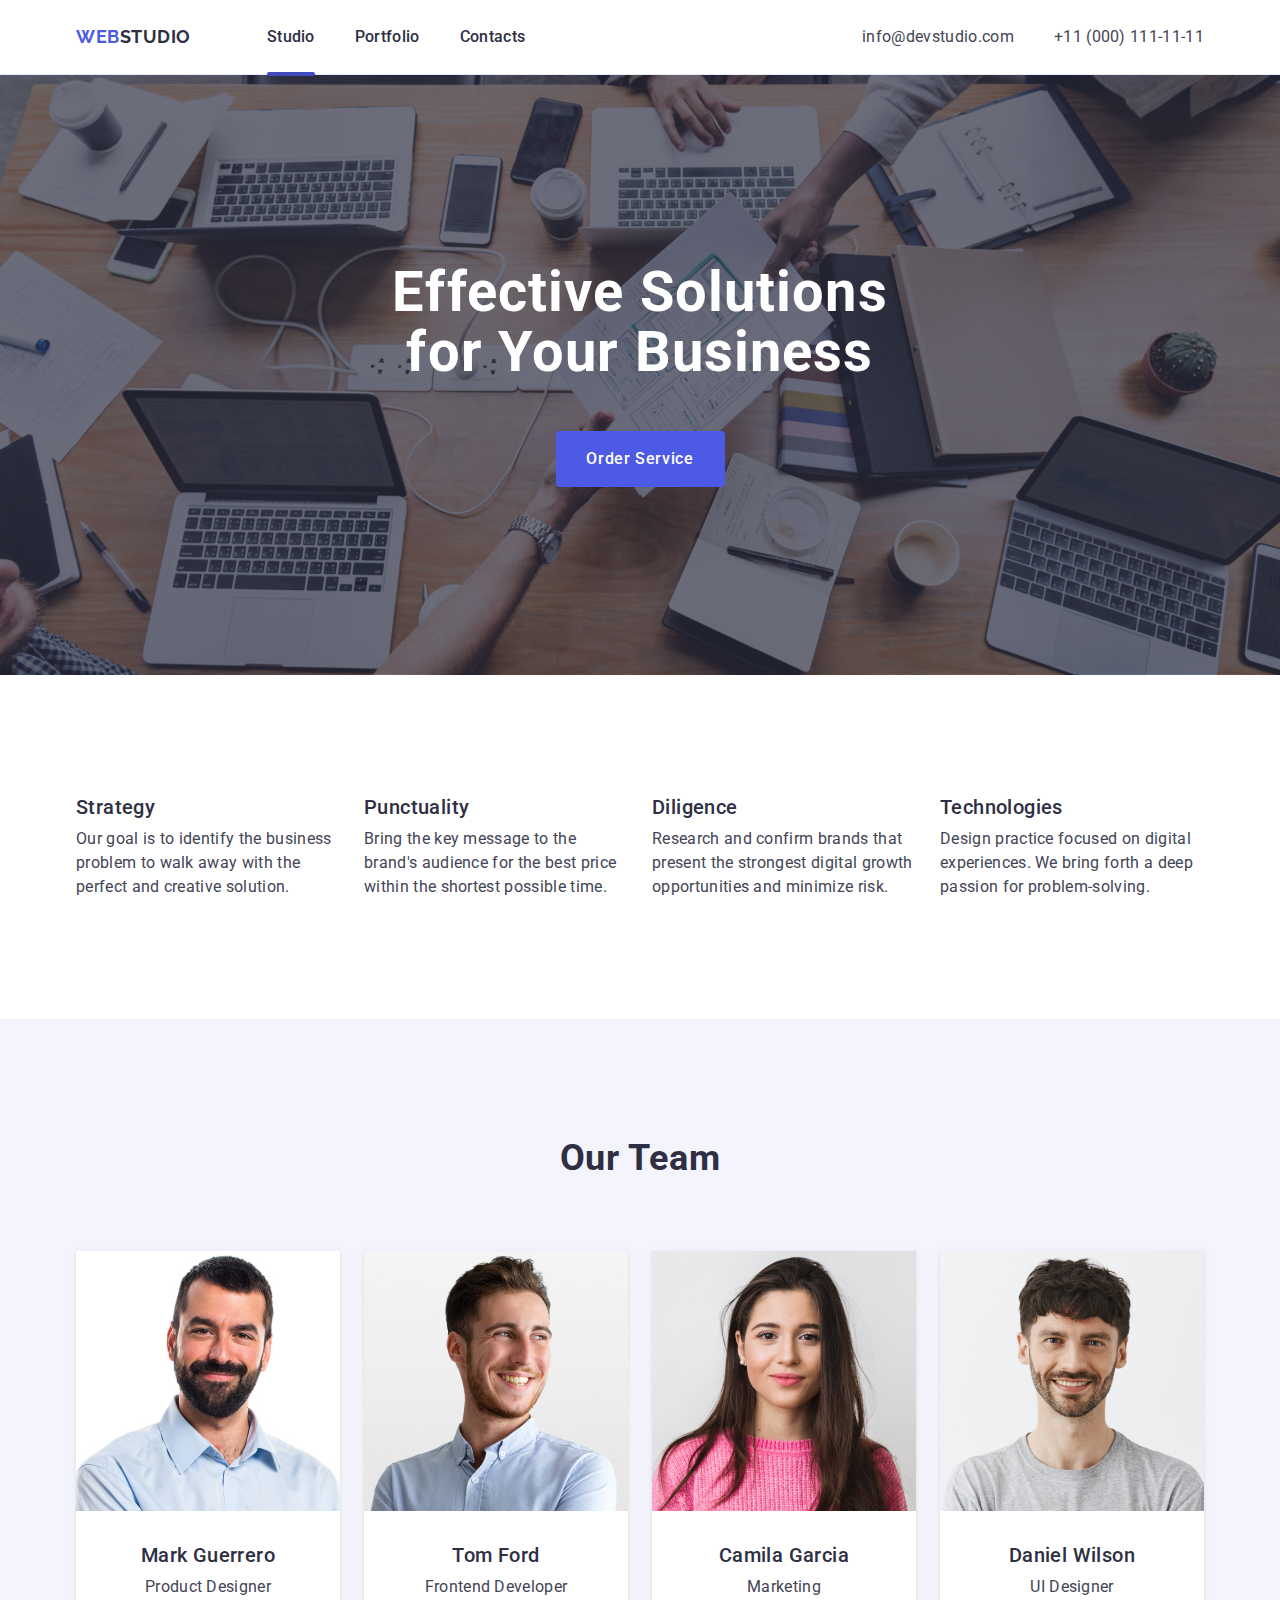
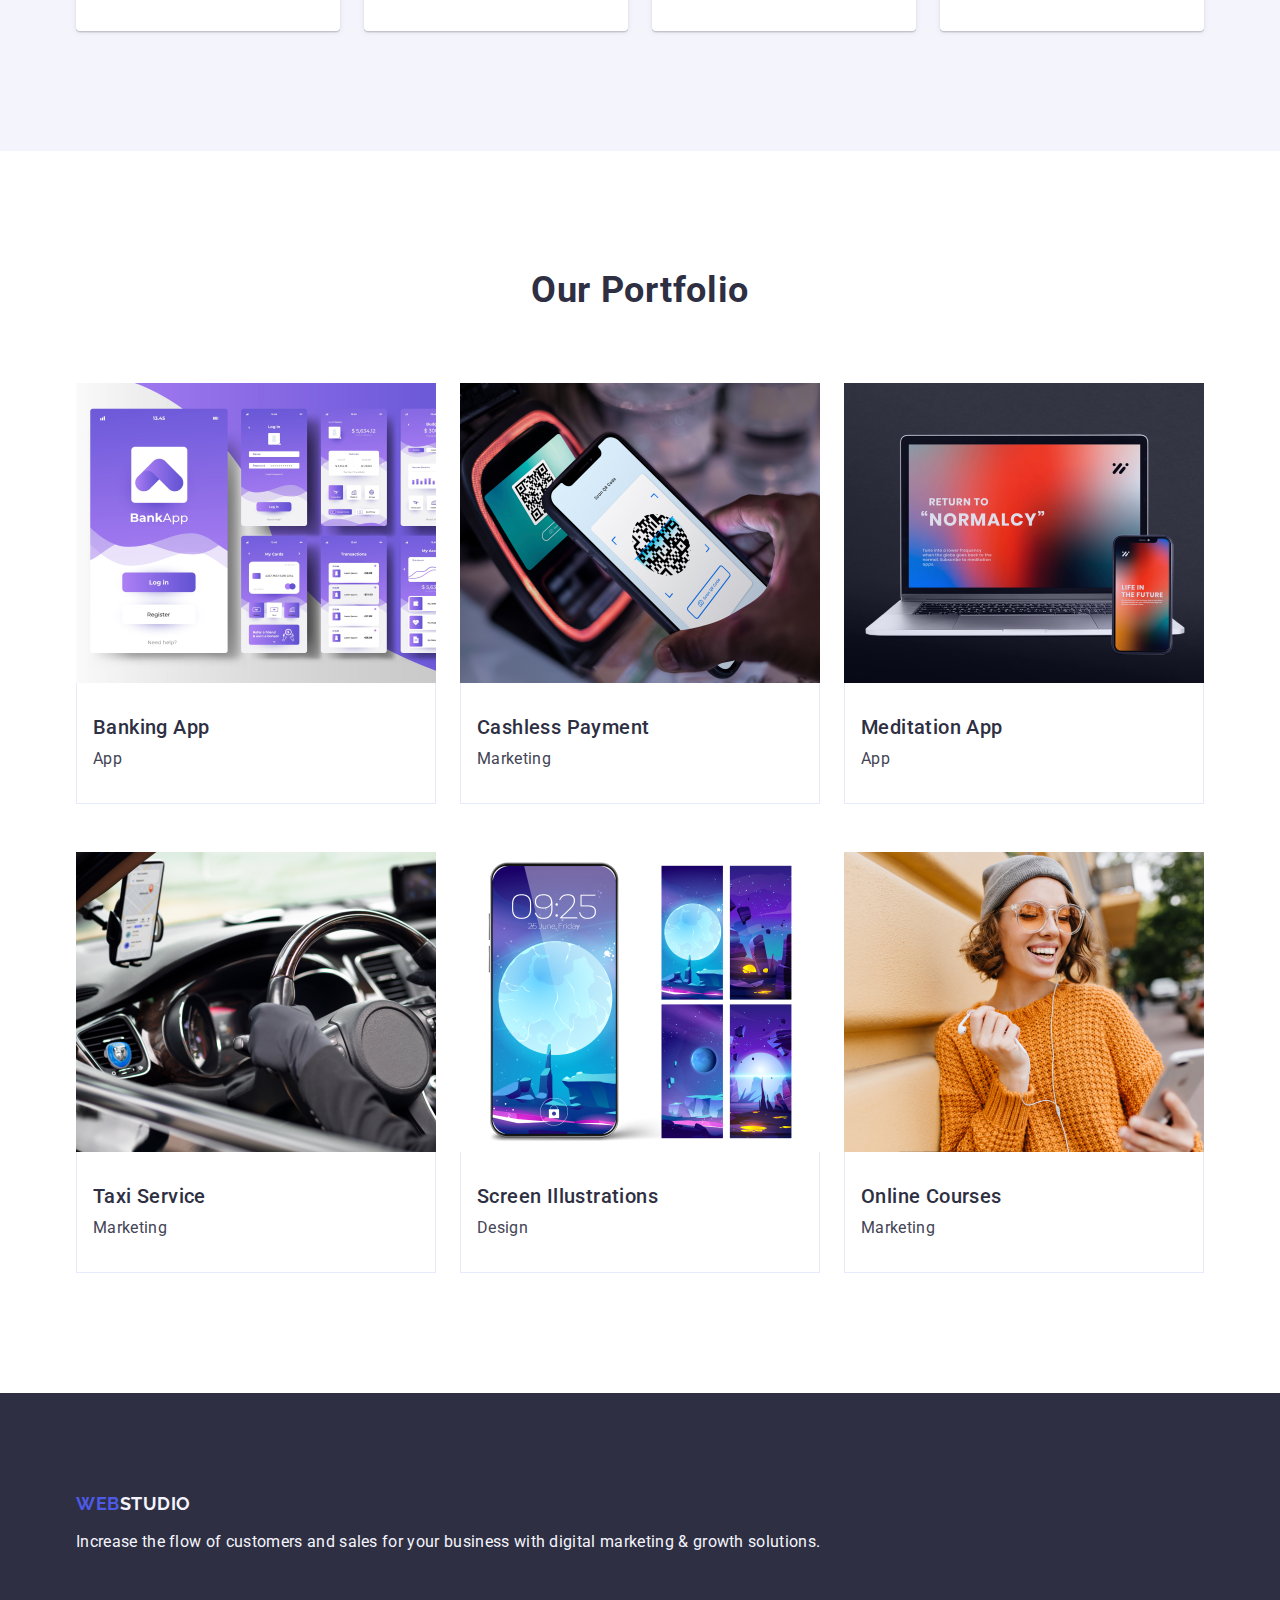
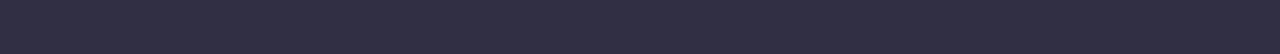
==== index.html @ 5d969666 "Update 1" ====
<!DOCTYPE html>
<html lang="en">
<head>
    <meta charset="UTF-8">
    <meta name="viewport" content="width=device-width, initial-scale=1.0">
    <link rel="preconnect" href="https://fonts.googleapis.com">
    <link rel="preconnect" href="https://fonts.gstatic.com" crossorigin>
    <link rel="stylesheet" href="https://cdnjs.cloudflare.com/ajax/libs/modern-normalize/2.0.0/modern-normalize.min.css" integrity="sha512-4xo8blKMVCiXpTaLzQSLSw3KFOVPWhm/TRtuPVc4WG6kUgjH6J03IBuG7JZPkcWMxJ5huwaBpOpnwYElP/m6wg==" crossorigin="anonymous" referrerpolicy="no-referrer" />
    <link rel="stylesheet" href="https://cdn.jsdelivr.net/npm/modern-normalize@2.0.0/modern-normalize.min.css">
    <link href="https://fonts.googleapis.com/css2?family=Raleway:wght@700&family=Roboto:wght@400;500;700&display=swap" rel="stylesheet">
    <title>WebStudio</title>
    <link rel="stylesheet" href="./css/style.css">
</head>
<body>

    <header class="header">
        <div class="header__container container">
            <nav class="header__menu menu-header">
                <a href="./index.html" class="header__logo logo">Web<span>Studio</span></a>
                <ul class="menu-header__items">
                    <li class="menu-header__item">
                        <a href="./index.html" class="menu-header__link menu-header__active">Studio</a>
                    </li>
                    <li class="menu-header__item">
                        <a href="" class="menu-header__link">Portfolio</a>
                    </li>
                    <li class="menu-header__item">
                        <a href="" class="menu-header__link">Contacts</a>
                    </li>
                </ul>
            </nav>

            <address class="menu-header__contacts header-contacts">
                <ul class="header-contacts__items">
                    <li class="header-contacts__item">
                        <a href="mailto:info@devstudio.com"  class="header-contacts__link">
                            info@devstudio.com
                        </a>
                    </li>
                    <li class="header-contacts__item">
                        <a href="tel:+110001111111" class="header-contacts__link">+11 (000) 111-11-11
                        </a>
                    </li>
                </ul>
            </address>
        </div>
    </header>

    <main>
        <section class="solutions section">
            <div class="container">
                <h1 class="solutions__title">Effective Solutions for Your Business</h1>
                <button type="button" class="solution__btn">Order Service</button>
            </div>
        </section>

        <section class="tools section">
            <div class="tools__container container">
                <h2 class="tools__title visually-hidden">Tools</h2>
                <ul class="tools__items">
                    <li class="tools__item">
                        <h3 class="tools__item-title">Strategy</h3>
                        <p class="tools__item-text">
                            Our goal is to identify the business
                            problem to walk away with the perfect and creative solution. 
                        </p>
                    </li>

                    <li class="tools__item">
                        <h3 class="tools__item-title">Punctuality</h3>
                        <p class="tools__item-text">
                            Bring the key message to the brand's audience for the best price within the shortest possible time. 
                        </p>
                    </li>

                    <li class="tools__item">
                        <h3 class="tools__item-title">Diligence</h3>
                        <p class="tools__item-text">
                            Research and confirm brands that present the strongest digital growth opportunities and minimize risk.
                        </p>
                    </li>

                    <li class="tools__item">
                        <h3 class="tools__item-title">Technologies</h3>
                        <p class="tools__item-text">
                            Design practice focused on digital experiences. We bring forth a deep passion for problem-solving.
                        </p>
                    </li>
                </ul>
            </div>
        </section>

        <section class="team section">
            <div class="team__container container">
                <h2 class="team__title">Our Team</h2>
                <ul class="team__items">
                    <li class="team__item">
                        <img src="./images/01.jpg" alt="foto" width="264">
                        <div class="team__item-wrapper">
                            <h3 class="team__item-title"> Mark Guerrero</h3>
                            <p class="team__item-text">Product Designer</p>
                        </div>
                    </li>
                    <li class="team__item">
                        <img src="./images/02.jpg" alt="foto" width="264">
                        <div class="team__item-wrapper">
                            <h3 class="team__item-title">Tom Ford</h3>
                            <p class="team__item-text">Frontend Developer</p>
                        </div>
                    </li>
                    <li class="team__item">
                        <img src="./images/03.jpg" alt="foto" width="264">
                        <div class="team__item-wrapper">
                            <h3 class="team__item-title">Camila Garcia</h3>
                            <p class="team__item-text">Marketing</p>
                        </div>
                    </li>
                    <li class="team__item">
                        <img src="./images/04.jpg" alt="foto" width="264">
                        <div class="team__item-wrapper">
                            <h3 class="team__item-title">Daniel Wilson</h3>
                            <p class="team__item-text">UI Designer</p>
                        </div>
                    </li>
                </ul>
            </div>
        </section>

        <section class="portfolio section">
            <div class="portfolio__container container">
                <h2 class="portfolio__title">Our Portfolio</h2>
                <ul class="portfolio__items">
                    <li class="portfolio__item">
                        <div class="portfolio__item-image">
                            <img src="./images/p01.jpg" alt="foto">
                            <p class="overlay">
                                14 Stylish and User-Friendly App Design Concepts · Task Manager App · Calorie Tracker App · Exotic Fruit Ecommerce App · Cloud Storage App
                            </p>
                        </div>
                        <div class="portfolio__item-wrapper">
                            <h3 class="portfolio__item-title">Banking App</h3>
                            <p class="portfolio__item-text">App</p>
                        </div>
                    </li>
                    <li class="portfolio__item">
                        <div class="portfolio__item-image">
                            <img src="./images/p02.jpg" alt="foto">
                            <p class="overlay">
                                14 Stylish and User-Friendly App Design Concepts · Task Manager App · Calorie Tracker App · Exotic Fruit Ecommerce App · Cloud Storage App
                            </p>
                        </div>
                        <div class="portfolio__item-wrapper">
                            <h3 class="portfolio__item-title">Cashless Payment</h3>
                            <p class="portfolio__item-text">Marketing</p>
                        </div>
                    </li>
                    <li class="portfolio__item">
                        <div class="portfolio__item-image">
                            <img src="./images/p03.jpg" alt="foto">
                            <p class="overlay">
                                14 Stylish and User-Friendly App Design Concepts · Task Manager App · Calorie Tracker App · Exotic Fruit Ecommerce App · Cloud Storage App
                            </p>
                        </div>
                        <div class="portfolio__item-wrapper">
                            <h3 class="portfolio__item-title">Meditation App</h3>
                            <p class="portfolio__item-text">App</p>
                        </div>
                    </li>
                    <li class="portfolio__item">
                        <div class="portfolio__item-image">
                            <img src="./images/p04.jpg" alt="foto">
                            <p class="overlay">
                                14 Stylish and User-Friendly App Design Concepts · Task Manager App · Calorie Tracker App · Exotic Fruit Ecommerce App · Cloud Storage App
                            </p>
                        </div>
                        <div class="portfolio__item-wrapper">
                            <h3 class="portfolio__item-title">Taxi Service</h3>
                            <p class="portfolio__item-text">Marketing</p>
                        </div>
                    </li>
                    <li class="portfolio__item">
                        <div class="portfolio__item-image">
                            <img src="./images/p05.jpg" alt="foto">
                            <p class="overlay">
                                14 Stylish and User-Friendly App Design Concepts · Task Manager App · Calorie Tracker App · Exotic Fruit Ecommerce App · Cloud Storage App
                            </p>
                        </div>
                        <div class="portfolio__item-wrapper">
                            <h3 class="portfolio__item-title">Screen Illustrations</h3>
                            <p class="portfolio__item-text">Design</p>
                        </div>
                    </li>
                    <li class="portfolio__item">
                        <div class="portfolio__item-image">
                            <img src="./images/p06.jpg" alt="foto">
                            <p class="overlay">
                                14 Stylish and User-Friendly App Design Concepts · Task Manager App · Calorie Tracker App · Exotic Fruit Ecommerce App · Cloud Storage App
                            </p>
                        </div>
                        <div class="portfolio__item-wrapper">
                            <h3 class="portfolio__item-title">Online Courses</h3>
                            <p class="portfolio__item-text">Marketing</p>
                        </div>
                    </li>
                </ul>
            </div>
        </section>
    </main>

    <footer class="footer">
        <div class="footer__container container">
            <a href="./index.html" class="footer__logo logo">Web<span class="footer__logo-span">Studio</span></a>
            <p class="footer__text">
                Increase the flow of customers and sales for your business with digital marketing & growth solutions.
            </p>
        </div>
    </footer>
</body>
</html>
---- css/style.css ----
/*=========================== Reset setting ==================*/
body {
    font-family:  "Roboto", sans-serif;
    color: #434455;
    background-color: #ffffff;
}

*,*:before,*:after{
	-moz-box-sizing: border-box;
	-webkit-box-sizing: border-box;
	box-sizing: border-box;
}

a {
    text-decoration: none;
    color:#2E2F42;
    line-height: 1.5;
}

h1, h2, h3, h4, h5, h6, p {
    margin: 0;
}

img {
    display: block;
}

ul,
ol {
    list-style-type: none;
    margin: 0;
    padding-left: 0;
}

.container {
    max-width: 1158px;
	margin:0px auto;
    padding: 0px 15px;
}

/*[class*="__container"]{
	max-width: 1158px;
	margin:0px auto;
    padding: 0px 15px;
}*/

/*===================== Header ===================*/
.header {
    border-bottom:1px solid #E7E9FC;
    background-color: #fff;
    padding: 25px 0;
}
.header__container {
    display: flex;
}
.header__menu {
    display: flex;
    flex-grow: 1;
    align-items: center;
}
.header__logo {
    
    margin-right: 76px;
}
.logo {
    font-family: "Raleway", sans-serif;
    font-weight: 700;
    font-size: 18px;
    letter-spacing: 0.03em;
    line-height: 1.17;
    text-transform: uppercase;
    color: #4d5ae5;
}
.logo span {
    color: #2e2f42;
}
.logo:hover {
    color: #404bbf;
}
.logo:focus {
    color: #404bbf;
}

.menu-header__items {
    flex-grow: 1;
    flex-shrink: 0;
    display: flex;
    justify-content: flex-start;
    gap: 40px;
}

.menu-header__item {
    font-weight: 500;
    letter-spacing: 0.02em;
}

.menu-header__active::after {
    position: absolute;
    content: '';
    bottom: 0;
    left: 0;
    width: 100%;
    border-radius: 4px;
    border-bottom: 4px solid #404BBF;
}

.menu-header__item a {
    padding: 30px 0;
    position: relative;
}

.menu-header__link:hover {
    color: #404bbf;
}
.menu-header__link:focus {
    color: #404bbf;
}

.header-contacts__items {
    display: flex;
    gap: 40px;
}

.header-contacts__item a:hover {
    color: #404bbf;
}
.header-contacts__item a:focus {
    color: #404bbf;
}

.menu-header__contacts {
    font-style: normal;
}

.header-contacts__item a {
    color: #434455;
    letter-spacing: 0.02em;
}

/*=================================== MAIN ======================*/
main {
    width: 100%;
    margin: 0 auto;
}
section {
    padding: 120px 0;
}

/*============================Solution=====================*/
.solutions {
    background-color: #2e2f42;
    background-image: linear-gradient(
        to bottom, 
        rgba(46, 47, 66, 0.7), 
        rgba(46, 47, 66, 0.7)
        ), url(../images/bg_main.jpg);
    background-repeat: no-repeat;
    background-size: cover;
    background-position: center center;
    width: 100%;
    margin: 0 auto;
    text-align: center;
    color: #ffffff;
    padding: 188px 0;
}
.solutions__title {
    margin: 0 auto ;
    font-size: 56px;
    max-width: 496px;
    font-weight: 700;
    line-height: 1.07;
    color: #ffffff;
    letter-spacing: 0.02em;
}

.solutions__title:not(:last-child) {
    margin-bottom: 48px;
}
.solution__btn {
    display: block;
    min-width: 169px;
    height: 56px;
    margin: 0 auto;
    border: none;
    border-radius: 4px;
    background-color: #4D5AE5;
    cursor: pointer;
    font-weight: 500;
    line-height: 1.5;
    letter-spacing: 0.04em;
    color: #fff;
}
.solution__btn:hover {
    background-color: #404BBF;
}
.solution__btn:focus {
    background-color: #404BBF;
}

/*=========== Tools=========*/

.tools__items {
    display: flex;
    justify-content: space-between;
    gap: 24px;
    text-align: left;
}

.tools__item {
    flex: 0 0 264px;
}
.tools__title {
    font-size: 36px;
    font-weight: 700;
    line-height: 1.11;
    letter-spacing: 0.02em;
    text-transform: capitalize;
    color: #2E2F42;
    text-align: center;
}
.visually-hidden {
    position: absolute;
    width: 1px;
    height: 1px;
    margin: -1px;
    border: 0;
    padding: 0;
    white-space: nowrap;
    clip-path: inset(100%);
    clip: rect(0 0 0 0);
    overflow: hidden;
  }
.tools__item-picture {
    width: 100%;
    text-align: center;
    border-radius: 4px;
    border: 1px solid #8E8F99;
    background: #F4F4FD;
    padding: 24px 0;
}

.tools__item-title {
    font-size: 20px;
    font-weight: 500;
    line-height: 1.2;
    letter-spacing: 0.02em;
    text-transform: capitalize;
    color: #2e2f42;
}
.tools__item-title:not(:last-child) {
    margin-bottom: 8px;
}
.tools__item-text {
    line-height: 1.5;
    letter-spacing: 0.02em;
}

/*======================= Team ==========================*/
.team {
    background-color: #F4F4FD;
}

.team__title {
font-size: 36px;
color: #2E2F42;
font-weight: 700;
line-height: 1.11; /* 111.111% */
letter-spacing: 0.02em;
text-transform: capitalize;
text-align: center;
}
.team__title:not(:last-child) {
    margin-bottom: 72px;
}

.team__item {
    box-shadow: 0px 2px 1px 0px rgba(46, 47, 66, 0.08), 0px 1px 1px 0px rgba(46, 47, 66, 0.16), 0px 1px 6px 0px rgba(46, 47, 66, 0.08);
}

.team__item-title {
    font-size: 20px;
    font-weight: 500;
    line-height: 1.2;
    letter-spacing: 0.02em;
    text-transform: capitalize;
    text-align: center;
    color: #2e2f42;
}

.team__item-title:not(:last-child) {
    margin-bottom: 8px;
}
.team__items {
    display: flex;
    justify-content: space-between;
    gap: 24px;
    text-align: center;
}
.team__item {
    background-color: #ffffff;
    width: calc((100% - 72px) / 4);
    border-radius: 0 0 4px 4px;
}

.team__item-wrapper {
    padding: 32px 0;
}

.team__item-text {
    font-size: 16px;
    letter-spacing: 0.02em;
    line-height: 1.5;
    text-align: center;
}


/*================================ Portfolio ====================*/
.portfolio__container {

}
.portfolio__title {
    font-size: 36px;
    font-weight: 700;
    line-height: 1.11; /* 111.111% */
    text-align: center;
    letter-spacing: 0.02em;
    text-transform: capitalize;
    color: #2E2F42;
}

.portfolio__title:not(:last-child) {
    margin-bottom: 72px;
}

.portfolio__items {
    display: flex;
    row-gap: 48px;
    column-gap: 24px;
    flex-wrap: wrap;
}

.portfolio__item {
    width: calc((100% - 48px) / 3);
    transition: box-shadow 250ms cubic-bezier(0.4, 0, 0.2, 1);
}

.portfolio__item:hover {
    box-shadow: 0px 2px 1px 0px rgba(46, 47, 66, 0.08), 0px 1px 1px 0px rgba(46, 47, 66, 0.16), 0px 1px 6px 0px rgba(46, 47, 66, 0.08);
    cursor: pointer;
}

.portfolio__item:focus {
    box-shadow: 0px 2px 1px 0px rgba(46, 47, 66, 0.08), 0px 1px 1px 0px rgba(46, 47, 66, 0.16), 0px 1px 6px 0px rgba(46, 47, 66, 0.08);
    cursor: pointer;
}

.portfolio__item-image {
    position: relative;
    overflow: hidden;
}

.portfolio__item-image img {
    display: block;
}

.overlay {
    position: absolute;
    top: 0;
    left:0;
    width: 100%;
    height: 100%;
    transform: translateY(100%);
    transition: transform 250ms ease-in-out;
    background-color: #3f51b5;
    color: #fff;
    padding: 40px 32px;
    font-size: 16px;
    font-weight: 400;
    line-height: 1.5;
}

.portfolio__item-image:hover .overlay {
    transform: translateY(0);
}

.portfolio__item-wrapper {
    padding: 32px 16px;
    border: 1px solid #e7e9fc;
    border-top: none;
}

.portfolio__item-title {
    font-size: 20px;
    font-weight: 500;
    line-height: 1.2;
    letter-spacing: 0.02em;
    text-transform: capitalize;
    text-align: left;
    color: #2e2f42;
}

.portfolio__item-title:not(:last-child) {
    margin-bottom: 8px;
}

.portfolio__item-text {
    font-size: 16px;
    letter-spacing: 0.02em;
    line-height: 1.5;
}

/*============================ footer ======================*/
.footer {
    background-color: #2e2f42;
    padding: 100px 0;
}
.footer__logo {
    display: inline-block;
}
.footer__logo:not(:last-child) {
    margin-bottom: 16px;
}
.footer__logo span {
    color: #f4f4fd;
}
.footer__text {
    color: #F4F4FD;
    line-height: 1.5;
    letter-spacing: 0.02em;
}
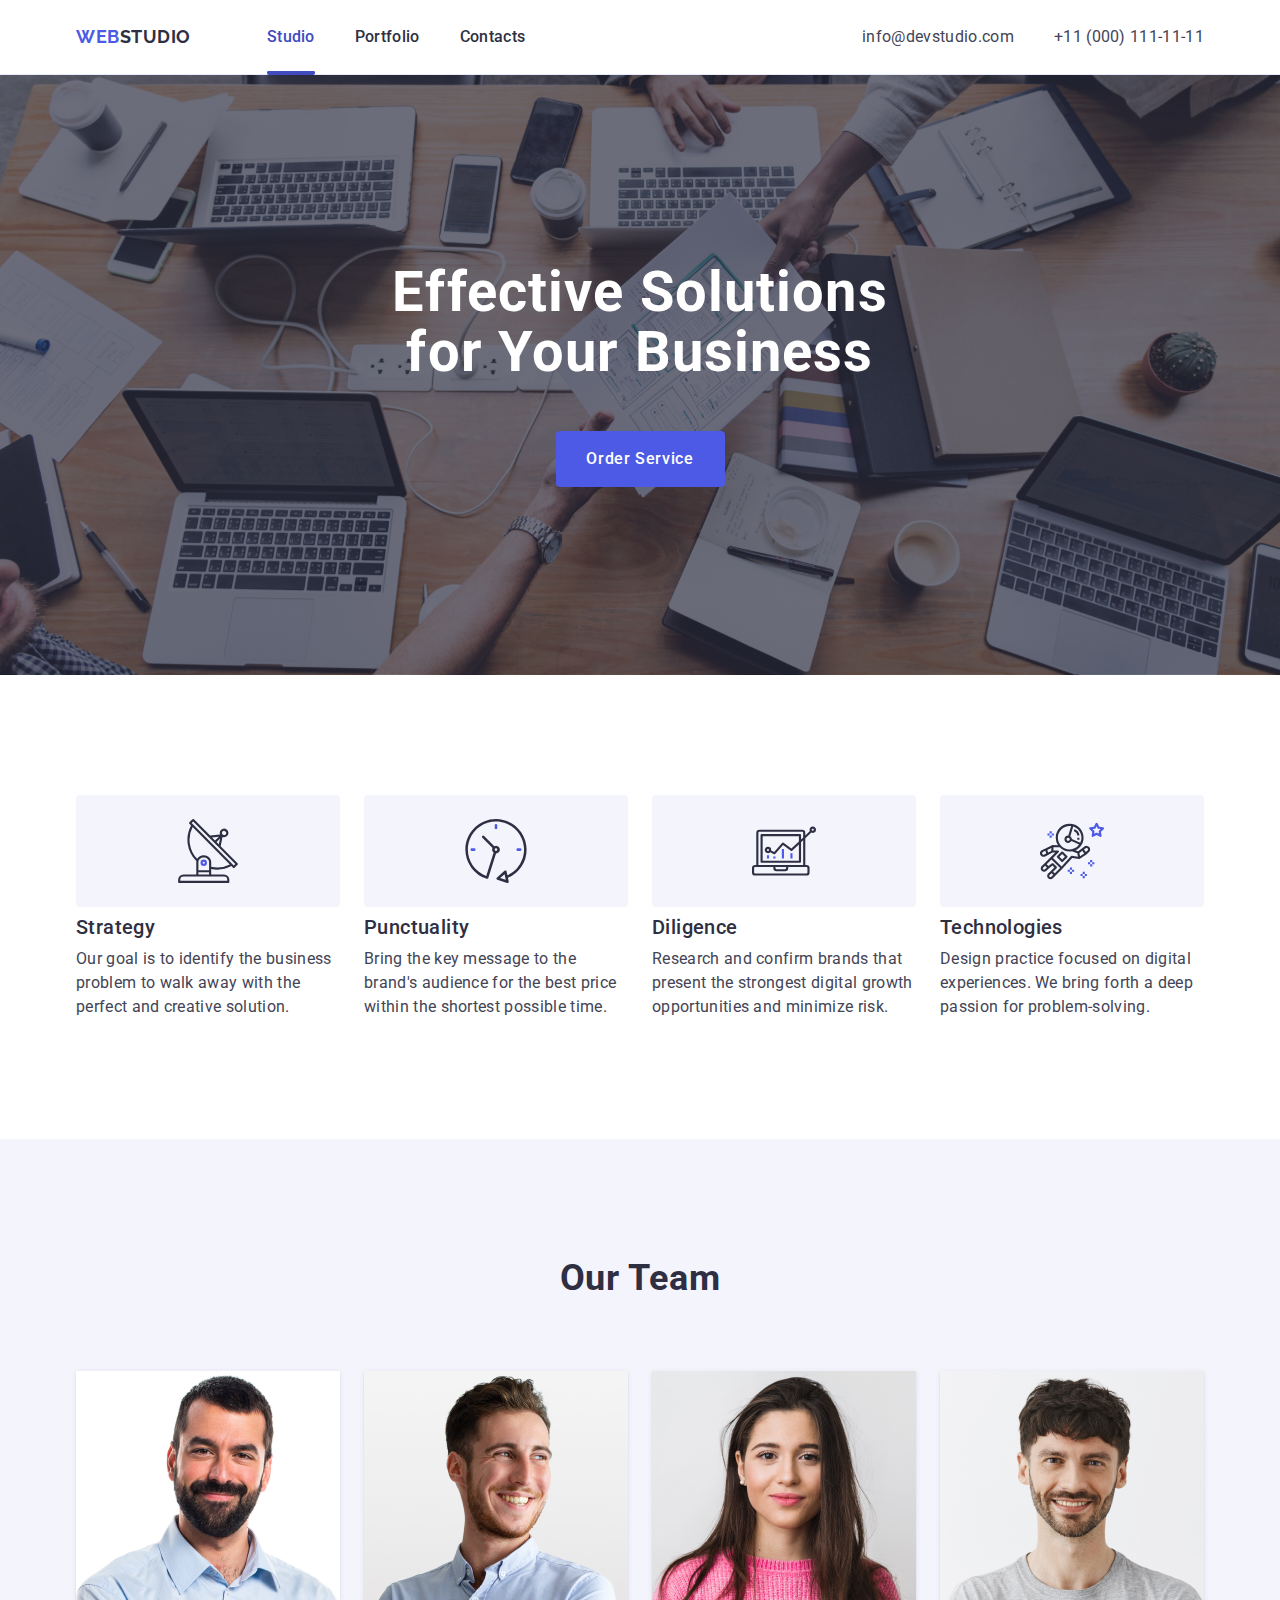
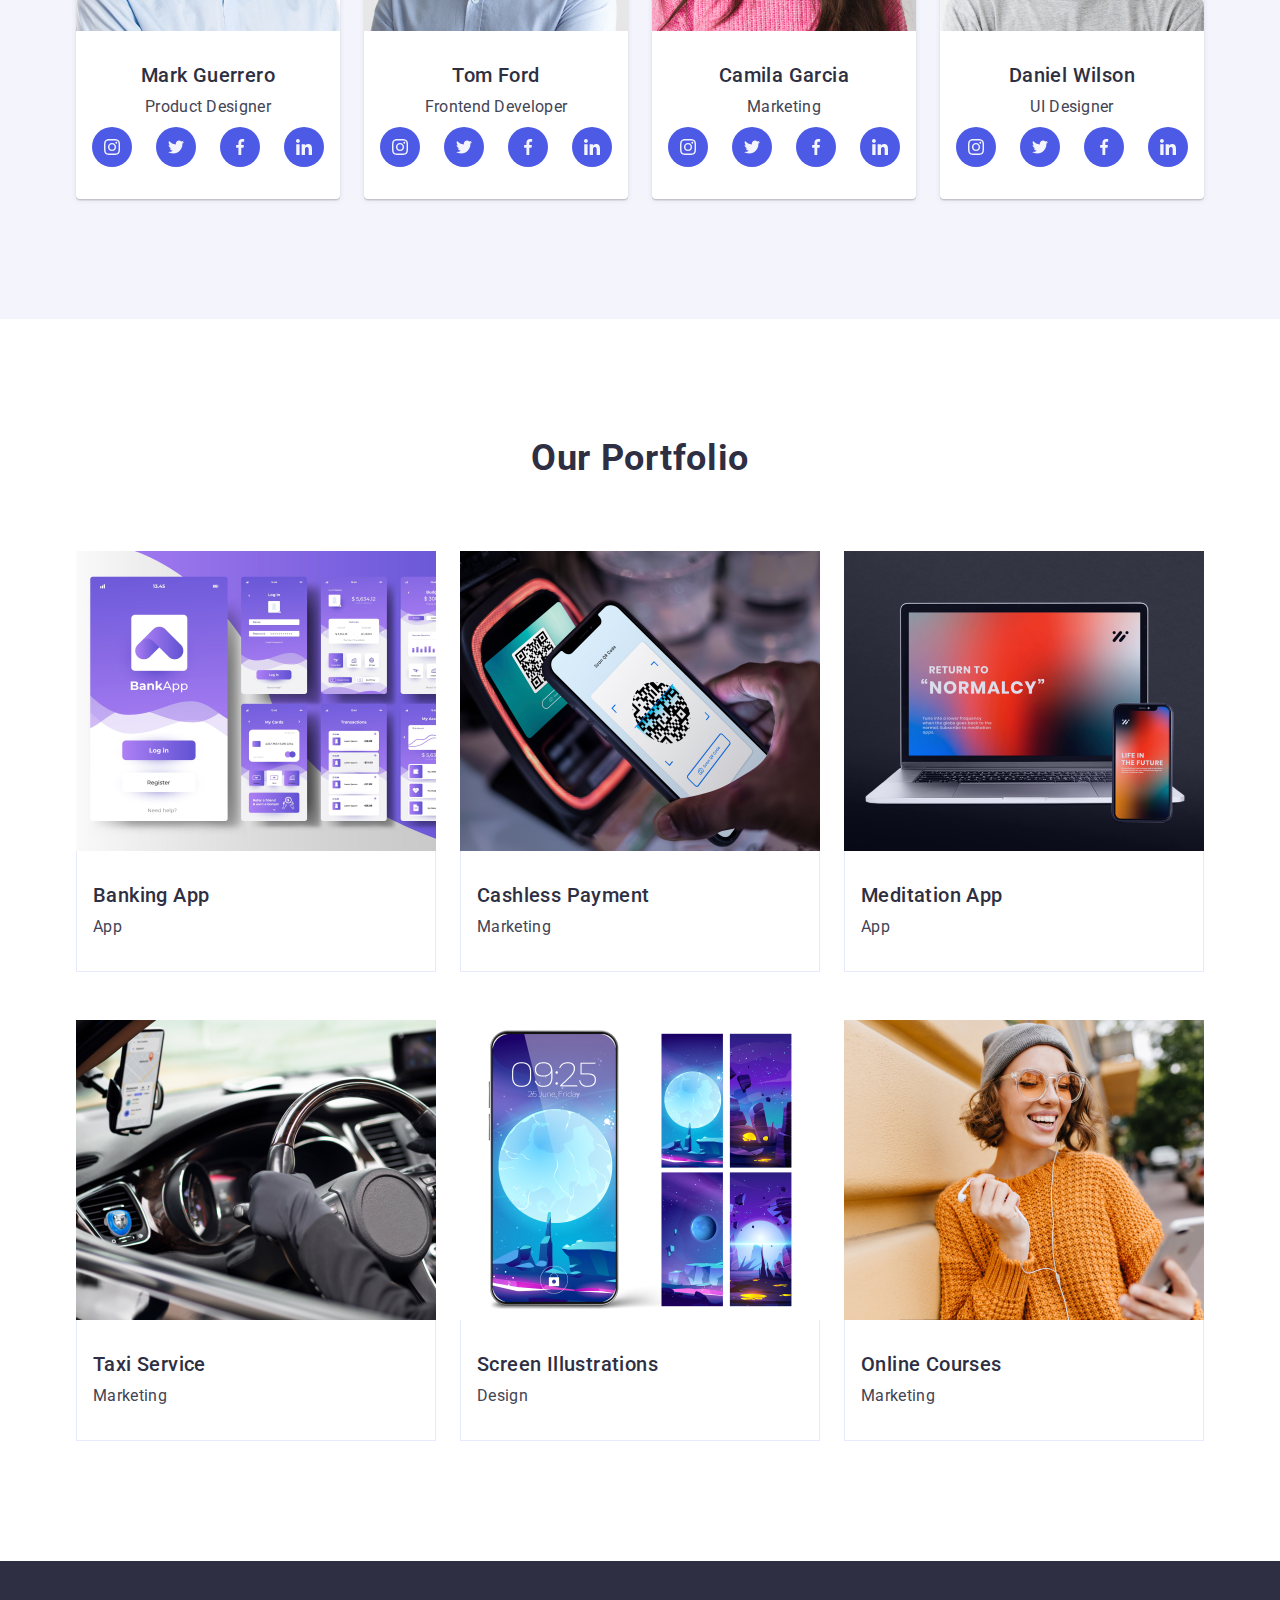
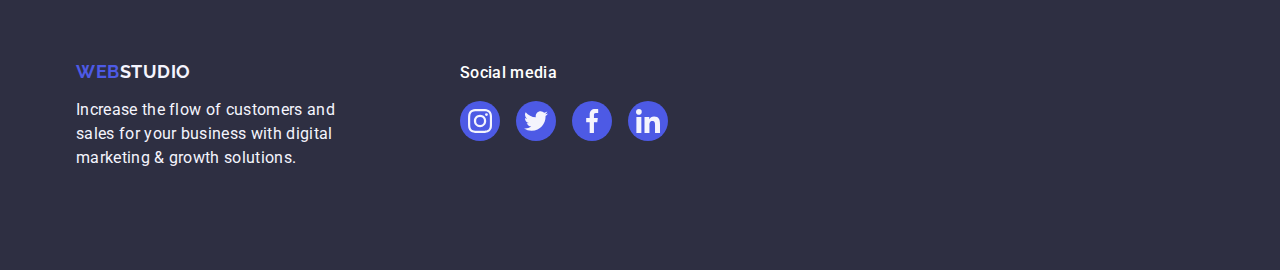
==== commit b1427abe: "Update 2" ====
--- a/index.html
+++ b/index.html
@@ -9,9 +9,11 @@
     <link rel="stylesheet" href="https://cdn.jsdelivr.net/npm/modern-normalize@2.0.0/modern-normalize.min.css">
     <link href="https://fonts.googleapis.com/css2?family=Raleway:wght@700&family=Roboto:wght@400;500;700&display=swap" rel="stylesheet">
     <title>WebStudio</title>
+    <link rel="stylesheet" href="./css/sprite.css">
     <link rel="stylesheet" href="./css/style.css">
 </head>
 <body>
+    <svg xmlns="http://www.w3.org/2000/svg" aria-hidden="true" style="position:absolute;width:0;height:0;overflow:hidden"><defs><symbol id="icon-astronaut" viewBox="0 0 32 32"><path fill="#4d5ae5" d="M31.974 4.524a.534.534 0 0 0-.43-.363l-1.91-.278-.855-1.731c-.179-.365-.777-.365-.956 0l-.855 1.731-1.91.278a.535.535 0 0 0-.296.91l1.383 1.348-.326 1.903c-.034.2.048.402.212.522a.53.53 0 0 0 .562.04l1.709-.899 1.709.899a.536.536 0 0 0 .775-.563l-.326-1.903 1.383-1.348a.536.536 0 0 0 .135-.547zm-2.463 1.327a.534.534 0 0 0-.153.472l.191 1.114-1-.526a.533.533 0 0 0-.498 0l-1.001.526.191-1.114a.534.534 0 0 0-.153-.472l-.81-.789 1.119-.163a.532.532 0 0 0 .402-.292l.5-1.013.5 1.013a.535.535 0 0 0 .402.292l1.119.163-.809.789zM26.133 20.522h-1.067v1.067h1.067v-1.067zM26.133 22.656h-1.067v1.067h1.067v-1.067zM27.2 21.589h-1.067v1.067H27.2v-1.067zM25.067 21.589H24v1.067h1.067v-1.067zM22.4 26.389h-1.067v1.067H22.4v-1.067zM22.4 28.522h-1.067v1.067H22.4v-1.067zM23.467 27.456H22.4v1.067h1.067v-1.067zM21.333 27.456h-1.067v1.067h1.067v-1.067zM16 24.256h-1.067v1.067H16v-1.067zM16 26.389h-1.067v1.067H16v-1.067zM17.067 25.322H16v1.067h1.067v-1.067zM14.933 25.322h-1.067v1.067h1.067v-1.067zM5.867 6.122H4.8v1.067h1.067V6.122zM5.867 8.255H4.8v1.067h1.067V8.255z" style="fill:var(--color1, #4d5ae5)"/><path fill="#4d5ae5" d="M6.933 7.189H5.866v1.067h1.067V7.189zM4.8 7.189H3.733v1.067H4.8V7.189z" style="fill:var(--color1, #4d5ae5)"/><path fill="#2e2f42" d="M24.715 14.159a1.775 1.775 0 0 0-1.188-.705 1.778 1.778 0 0 0-1.34.352l-1.252.96-1.898 1.417-1.358-.541c2.421-1.086 4.114-3.508 4.114-6.32 0-3.823-3.123-6.933-6.961-6.933s-6.961 3.11-6.961 6.933a6.86 6.86 0 0 0 1.12 3.758l-2.764-.024h-.005c-.009 0-.015.004-.023.005a.515.515 0 0 0-.155.031l-.038.013c-.006.003-.013.003-.019.006l-3.233 1.596-.001.001-1.893.911a.397.397 0 0 0-.063.035 1.779 1.779 0 0 0-.598 2.295c.22.429.595.745 1.056.889a1.776 1.776 0 0 0 1.378-.128l1.388-.738 2.264-1.169 1.357-.008L2.2 22.211l-.002.001-1.339 1.333c-.316.315-.49.732-.49 1.178s.174.863.49 1.179c.325.323.752.485 1.179.485s.854-.162 1.18-.485l1.314-1.309 1.741-1.3.901.897-1.762 1.754-.002.001-1.339 1.333c-.316.315-.49.732-.49 1.178s.174.863.49 1.179c.325.323.753.485 1.18.485s.855-.162 1.18-.485l3.482-3.467.001-.002 1.01-1-.004-.004c.006-.006.015-.009.022-.015l5.166-5.658 3.471.494a.52.52 0 0 0 .262-.033c.018-.006.033-.015.05-.023.019-.01.039-.015.058-.027l3.213-2.133c.012-.008.018-.021.029-.029.013-.01.029-.014.041-.026l1.271-1.191c.662-.62.753-1.635.212-2.362zM2.13 17.77a.714.714 0 0 1-.558.052.717.717 0 0 1-.213-1.26l1.314-.632.449 1.313-.992.527zm3.498-1.828-1.548.8-.439-1.283 2.027-1.001-.04 1.484zm15.099-6.62a5.79 5.79 0 0 1-.599 2.559l-4.181-1.899a1.863 1.863 0 0 0-.788-1.388l1.464-4.86c2.378.756 4.105 2.974 4.105 5.588zm-11.789 0c0-3.235 2.644-5.867 5.894-5.867.253 0 .5.021.745.052l-1.432 4.754c-.019-.001-.037-.006-.057-.006-1.033 0-1.873.837-1.873 1.867s.84 1.867 1.873 1.867c.694 0 1.294-.383 1.618-.945l3.862 1.755a5.894 5.894 0 0 1-4.737 2.39c-3.25 0-5.894-2.632-5.894-5.867zm5.956.8c0 .441-.362.8-.806.8s-.806-.359-.806-.8c0-.441.362-.8.806-.8s.806.359.806.8zM2.465 25.146a.608.608 0 0 1-.854.001.592.592 0 0 1 0-.844l.962-.958.851.848-.959.955zm3.214 3.734a.608.608 0 0 1-.855.001.592.592 0 0 1 0-.844l.963-.959.852.848-.96.955zm3.481-3.469-.002.001-1.765 1.76-.852-.848 1.763-1.755.002-.001c.04-.04.065-.088.09-.135.007-.014.02-.026.026-.04.017-.041.019-.085.026-.129.003-.025.014-.047.014-.073 0-.036-.013-.07-.02-.106-.006-.032-.006-.065-.019-.095a.55.55 0 0 0-.091-.138c-.01-.012-.014-.027-.025-.038h-.001l-.001-.002-1.607-1.6c-.017-.017-.039-.024-.058-.038a.507.507 0 0 0-.087-.058.515.515 0 0 0-.093-.033.507.507 0 0 0-.103-.02.5.5 0 0 0-.095.005.53.53 0 0 0-.104.02.477.477 0 0 0-.094.045c-.02.011-.042.015-.061.029L4.23 23.486l-.901-.897 2.399-2.386 4.361 4.289-.928.919zm6.819-7.017c-.015-.002-.03.004-.045.003a.556.556 0 0 0-.3.075.492.492 0 0 0-.083.061c-.013.011-.028.017-.04.029l-4.698 5.146-4.328-4.257 2.833-2.818a.534.534 0 0 0-.379-.911v-.001l-2.219.013.028-1.607 3.104.027a6.947 6.947 0 0 0 4.981 2.101c.437 0 .864-.045 1.279-.123.04.032.079.065.13.085l2.41.96.152.758.178.885-3.003-.427zm4.041.178-.313-1.558 1.446-1.08.947 1.257-2.08 1.381zm3.754-2.831-.838.785-.931-1.236.831-.637a.735.735 0 0 1 .543-.143.718.718 0 0 1 .48.284.713.713 0 0 1-.085.947z" style="fill:var(--color2, #2e2f42)"/><path fill="#2e2f42" d="m13.602 18.544-2.143-2.133a.534.534 0 0 0-.753 0l-2.142 2.133a.537.537 0 0 0 0 .756l2.142 2.133a.536.536 0 0 0 .753 0l2.143-2.133a.535.535 0 0 0 0-.756zm-2.519 1.759-1.387-1.381 1.387-1.381 1.387 1.381-1.387 1.381zM17.164 5.071l-.258 1.036c.071.018 1.738.452 1.738 2.149h1.067c0-2.017-1.666-2.965-2.547-3.185zM19.711 9.322h-1.067v1.067h1.067V9.322z" style="fill:var(--color2, #2e2f42)"/></symbol><symbol id="icon-clock" viewBox="0 0 32 32"><path fill="#2e2f42" d="M31.297 15.301C31.295 6.849 24.442-.002 15.989 0S.686 6.855.688 15.308a15.304 15.304 0 0 0 10.649 14.576.662.662 0 0 0 .529-.065.637.637 0 0 0 .283-.356l3.865-12.25a1.912 1.912 0 1 0-.84-3.635l-5.106-5.107a.637.637 0 0 0-.902.902l5.103 5.109a1.876 1.876 0 0 0 .536 2.309l-3.683 11.673C3.844 25.783.118 17.71 2.799 10.432S13.553-.572 20.831 2.109c7.278 2.681 11.004 10.754 8.323 18.032a14.042 14.042 0 0 1-7.462 7.973l-.398-1.874a.637.637 0 0 0-1.049-.344l-3.837 3.426a.637.637 0 0 0 .231 1.084l4.899 1.564a.638.638 0 0 0 .819-.74l-.391-1.839a15.255 15.255 0 0 0 9.329-14.089zm-15.305-.637a.638.638 0 1 1 0 1.277.638.638 0 0 1 0-1.277zm2.101 14.864 2.184-1.948.603 2.84-2.787-.892z" style="fill:var(--color2, #2e2f42)"/><path fill="#4d5ae5" d="M15.354 3.185V4.46a.638.638 0 1 0 1.276 0V3.185a.638.638 0 0 0-1.276 0zM3.876 14.664a.638.638 0 0 0 0 1.276h1.275a.638.638 0 1 0 0-1.276H3.876zM28.108 15.939a.638.638 0 1 0 0-1.276h-1.275a.638.638 0 0 0 0 1.276h1.275z" style="fill:var(--color1, #4d5ae5)"/></symbol><symbol id="icon-computer" viewBox="0 0 32 32"><path fill="#4d5ae5" d="M14.925 14.965h1.066v4.798h-1.066v-4.797zM19.19 17.097h1.066v2.665H19.19v-2.665zM10.661 18.696h1.066v1.066h-1.066v-1.066zM7.463 18.163h1.066v1.599H7.463v-1.599z" style="fill:var(--color1, #4d5ae5)"/><path fill="#2e2f42" d="M1.599 28.291h25.587a1.6 1.6 0 0 0 1.599-1.599V24.56a1.6 1.6 0 0 0-1.599-1.599h-.533V9.668L29.681 6.8a1.608 1.608 0 1 0-.746-.763L26.654 8.2V6.97a1.6 1.6 0 0 0-1.599-1.599H3.733A1.6 1.6 0 0 0 2.134 6.97v15.992h-.533a1.6 1.6 0 0 0-1.599 1.599v2.132a1.6 1.6 0 0 0 1.599 1.599zM30.384 4.837a.533.533 0 1 1 0 1.067.533.533 0 0 1 0-1.067zM3.198 6.969c0-.294.239-.533.533-.533h21.322c.294 0 .533.239.533.533v2.239l-1.066 1.013V8.035a.533.533 0 0 0-.533-.533H4.797a.533.533 0 0 0-.533.533v13.326c0 .294.239.533.533.533h19.19a.533.533 0 0 0 .533-.533v-9.674l1.066-1.01v12.284H3.198V6.969zm4.798 6.93a1.598 1.598 0 1 0 1.107 2.749l1.853.93a.532.532 0 0 0 .636-.123l3.939-4.431 3.872 2.901a.533.533 0 0 0 .686-.039l3.365-3.188v8.131H5.33V8.569h18.124v2.66l-3.771 3.572-3.904-2.927a.533.533 0 0 0-.718.072l-3.993 4.493-1.493-.746c.011-.064.018-.129.02-.193a1.6 1.6 0 0 0-1.599-1.599zm.533 1.599a.533.533 0 1 1-1.067 0 .533.533 0 0 1 1.067 0zm3.198 8.529h5.331v.533a.533.533 0 0 1-.533.533h-4.264a.533.533 0 0 1-.533-.533v-.533zm-10.661.533c0-.294.239-.533.533-.533h9.062v.533a1.6 1.6 0 0 0 1.599 1.599h4.264a1.6 1.6 0 0 0 1.599-1.599v-.533h9.062c.294 0 .533.239.533.533v2.132a.533.533 0 0 1-.533.533H1.598a.533.533 0 0 1-.533-.533V24.56z" style="fill:var(--color2, #2e2f42)"/></symbol><symbol id="icon-facebook" viewBox="0 0 32 32"><path fill="#f4f4fd" d="M21.329 5.313h2.921V.225C23.746.156 22.013 0 19.994 0c-4.212 0-7.097 2.649-7.097 7.519V12H8.249v5.688h4.648V32h5.699V17.689h4.46l.708-5.688h-5.169V8.082c.001-1.644.444-2.769 2.735-2.769z" style="fill:var(--color3, #f4f4fd)"/></symbol><symbol id="icon-instagram" viewBox="0 0 32 32"><path fill="#f4f4fd" d="M31.969 9.408c-.075-1.7-.35-2.869-.744-3.882a7.803 7.803 0 0 0-1.85-2.838A7.867 7.867 0 0 0 26.543.844C25.524.45 24.361.175 22.661.1 20.948.019 20.404 0 16.06 0s-4.888.019-6.595.094c-1.7.075-2.869.35-3.882.744a7.803 7.803 0 0 0-2.838 1.85A7.867 7.867 0 0 0 .901 5.52C.507 6.539.232 7.702.157 9.402c-.081 1.713-.1 2.257-.1 6.601s.019 4.888.094 6.595c.075 1.7.35 2.869.744 3.882a7.895 7.895 0 0 0 1.85 2.838 7.867 7.867 0 0 0 2.832 1.844c1.019.394 2.182.669 3.882.744 1.706.075 2.25.094 6.595.094s4.888-.019 6.595-.094c1.7-.075 2.869-.35 3.882-.744a8.181 8.181 0 0 0 4.682-4.682c.394-1.019.669-2.182.744-3.882.075-1.707.094-2.25.094-6.595s-.006-4.888-.081-6.595zm-2.882 13.065c-.069 1.563-.331 2.407-.55 2.969a5.31 5.31 0 0 1-3.038 3.038c-.563.219-1.413.481-2.969.55-1.688.075-2.194.094-6.464.094s-4.782-.019-6.464-.094c-1.563-.069-2.407-.331-2.969-.55a4.926 4.926 0 0 1-1.838-1.194 4.974 4.974 0 0 1-1.194-1.838c-.219-.563-.481-1.413-.55-2.969-.075-1.688-.094-2.194-.094-6.464s.019-4.782.094-6.464c.069-1.563.331-2.407.55-2.969a4.868 4.868 0 0 1 1.2-1.838A4.974 4.974 0 0 1 6.639 3.55c.563-.219 1.413-.481 2.969-.55 1.688-.075 2.194-.094 6.464-.094 4.276 0 4.782.019 6.464.094 1.563.069 2.407.331 2.969.55a4.914 4.914 0 0 1 1.838 1.194 4.974 4.974 0 0 1 1.194 1.838c.219.563.481 1.413.55 2.969.075 1.688.094 2.194.094 6.464s-.019 4.77-.094 6.458z" style="fill:var(--color3, #f4f4fd)"/><path fill="#f4f4fd" d="M16.059 7.783c-4.538 0-8.22 3.682-8.22 8.22s3.682 8.22 8.22 8.22 8.22-3.682 8.22-8.22-3.682-8.22-8.22-8.22zm0 13.552a5.333 5.333 0 0 1 0-10.664 5.333 5.333 0 0 1 0 10.664zM26.524 7.458a1.919 1.919 0 1 1-3.838 0 1.919 1.919 0 0 1 3.838 0z" style="fill:var(--color3, #f4f4fd)"/></symbol><symbol id="icon-linkedin" viewBox="0 0 32 32"><path fill="#f4f4fd" d="M31.992 32v-.001H32V20.263c0-5.741-1.236-10.164-7.948-10.164-3.227 0-5.392 1.771-6.276 3.449h-.093v-2.913h-6.364v21.364h6.627V21.42c0-2.785.528-5.479 3.977-5.479 3.399 0 3.449 3.179 3.449 5.657v10.401h6.62zM.528 10.636h6.635V32H.528V10.636zM3.843 0C1.722 0 0 1.721 0 3.843s1.721 3.879 3.843 3.879c2.121 0 3.843-1.757 3.843-3.879A3.846 3.846 0 0 0 3.843 0z" style="fill:var(--color3, #f4f4fd)"/></symbol><symbol id="icon-sputnik" viewBox="0 0 32 32"><path fill="#2e2f42" d="m30.773 22.098-8.443-8.505.937-4.615c.242.094.499.144.758.146h.006a2.159 2.159 0 1 0-2.008-1.435l-4.96.605L8.972.161a.534.534 0 0 0-.377-.16.532.532 0 0 0-.373.155L6.709 1.66a.534.534 0 0 0 0 .754l.814.826a14.943 14.943 0 0 0 2.519 17.663.513.513 0 0 0 .146.098c-.034.18-.051.364-.052.547v6.187h-6.4a2.67 2.67 0 0 0-2.667 2.667v1.067c0 .295.239.533.533.533h24.533a.533.533 0 0 0 .533-.533v-1.067a2.67 2.67 0 0 0-2.667-2.667h-6.4v-2.742a15.09 15.09 0 0 0 3.049.32 14.854 14.854 0 0 0 7.04-1.783l.818.823a.534.534 0 0 0 .377.16.532.532 0 0 0 .373-.155l1.513-1.504a.534.534 0 0 0 0-.754zM23.28 6.233a1.067 1.067 0 1 1 .753 1.822h-.003a1.067 1.067 0 0 1-.747-1.823h-.002zm-1.256 3.505-.598 2.946-1.175-1.182 1.774-1.763zm-.605-.902-1.92 1.909-1.485-1.493 3.405-.415zM24.004 28.8a1.6 1.6 0 0 1 1.6 1.6v.533H2.137V30.4a1.6 1.6 0 0 1 1.6-1.6h20.267zm-7.467-2.133v1.067h-5.333v-1.067h5.333zM11.204 25.6v-4.053c0-1.294 1.196-2.347 2.667-2.347s2.667 1.053 2.667 2.347V25.6h-5.333zm6.4-1.696v-2.357c0-1.882-1.675-3.413-3.733-3.413a3.8 3.8 0 0 0-3.281 1.786A13.87 13.87 0 0 1 8.311 4.033l18.602 18.708a13.818 13.818 0 0 1-9.309 1.163zm11.289-.684L7.836 2.039l.755-.752 7.935 7.98c.004 0 .006.007.01.01l13.115 13.191-.757.752z" style="fill:var(--color2, #2e2f42)"/><path fill="#4d5ae5" d="M13.876 20.267h-.005a1.6 1.6 0 1 0-.004 3.2h.005a1.6 1.6 0 1 0 .004-3.2zm.373 1.978a.534.534 0 0 1-.752-.756.534.534 0 0 1 .373-.155.534.534 0 0 1 .374.911h.005z" style="fill:var(--color1, #4d5ae5)"/></symbol><symbol id="icon-twitter" viewBox="0 0 32 32"><path fill="#f4f4fd" d="M32 6.078c-1.19.522-2.458.868-3.78 1.036a6.523 6.523 0 0 0 2.886-3.626 13.11 13.11 0 0 1-4.16 1.588A6.574 6.574 0 0 0 22.154 3c-3.632 0-6.556 2.948-6.556 6.562 0 .52.044 1.02.152 1.496-5.454-.266-10.28-2.88-13.522-6.862a6.605 6.605 0 0 0-.898 3.316 6.57 6.57 0 0 0 2.914 5.452 6.479 6.479 0 0 1-2.964-.808v.072c0 3.188 2.274 5.836 5.256 6.446a6.548 6.548 0 0 1-1.72.216 5.8 5.8 0 0 1-1.242-.112c.85 2.598 3.262 4.508 6.13 4.57a13.182 13.182 0 0 1-8.134 2.798c-.538 0-1.054-.024-1.57-.09A18.469 18.469 0 0 0 10.064 29c12.072 0 18.672-10 18.672-18.668 0-.29-.01-.57-.024-.848A13.087 13.087 0 0 0 32 6.078z" style="fill:var(--color3, #f4f4fd)"/></symbol></defs></svg> 
 
     <header class="header">
         <div class="header__container container">
@@ -59,6 +61,11 @@
                 <h2 class="tools__title visually-hidden">Tools</h2>
                 <ul class="tools__items">
                     <li class="tools__item">
+                        <div class="tools__item-image image-item">
+                            <svg class="image-item__svg">
+                                <use xlink:href="./images/sprite.svg#icon-sputnik"></use>
+                            </svg>
+                        </div>
                         <h3 class="tools__item-title">Strategy</h3>
                         <p class="tools__item-text">
                             Our goal is to identify the business
@@ -67,6 +74,11 @@
                     </li>
 
                     <li class="tools__item">
+                        <div class="tools__item-image image-item">
+                            <svg class="image-item__svg">
+                                <use xlink:href="./images/sprite.svg#icon-clock"></use>
+                            </svg>
+                        </div>
                         <h3 class="tools__item-title">Punctuality</h3>
                         <p class="tools__item-text">
                             Bring the key message to the brand's audience for the best price within the shortest possible time. 
@@ -74,6 +86,11 @@
                     </li>
 
                     <li class="tools__item">
+                        <div class="tools__item-image image-item">
+                            <svg class="image-item__svg">
+                                <use xlink:href="./images/sprite.svg#icon-computer"></use>
+                            </svg>
+                        </div>
                         <h3 class="tools__item-title">Diligence</h3>
                         <p class="tools__item-text">
                             Research and confirm brands that present the strongest digital growth opportunities and minimize risk.
@@ -81,6 +98,11 @@
                     </li>
 
                     <li class="tools__item">
+                        <div class="tools__item-image image-item">
+                            <svg class="image-item__svg">
+                                <use xlink:href="./images/sprite.svg#icon-astronaut"></use>
+                            </svg>
+                        </div>
                         <h3 class="tools__item-title">Technologies</h3>
                         <p class="tools__item-text">
                             Design practice focused on digital experiences. We bring forth a deep passion for problem-solving.
@@ -99,6 +121,36 @@
                         <div class="team__item-wrapper">
                             <h3 class="team__item-title"> Mark Guerrero</h3>
                             <p class="team__item-text">Product Designer</p>
+                            <ul class="team__item-icons">
+                                <li class="team__item-icon">
+                                    <a href="#" class="team__icon-link">
+                                        <svg class="team-icon__svg" width="16" height="16">
+                                            <use xlink:href="./images/sprite.svg#icon-instagram"></use>
+                                        </svg>
+                                    </a>
+                                </li>
+                                <li class="team__item-icon">
+                                    <a href="#" class="team__icon-link">
+                                        <svg class="team-icon__svg" width="16" height="16">
+                                            <use xlink:href="./images/sprite.svg#icon-twitter"></use>
+                                        </svg>
+                                    </a>
+                                </li>
+                                <li class="team__item-icon">
+                                    <a href="#" class="team__icon-link">
+                                        <svg class="team-icon__svg" width="16" height="16">
+                                            <use xlink:href="./images/sprite.svg#icon-facebook"></use>
+                                        </svg>
+                                    </a>
+                                </li>
+                                <li class="team__item-icon">
+                                    <a href="#" class="team__icon-link">
+                                        <svg class="team-icon__svg" width="16" height="16">
+                                            <use xlink:href="./images/sprite.svg#icon-linkedin"></use>
+                                        </svg>
+                                    </a>
+                                </li>
+                            </ul>
                         </div>
                     </li>
                     <li class="team__item">
@@ -106,6 +158,36 @@
                         <div class="team__item-wrapper">
                             <h3 class="team__item-title">Tom Ford</h3>
                             <p class="team__item-text">Frontend Developer</p>
+                            <ul class="team__item-icons">
+                                <li class="team__item-icon">
+                                    <a href="#" class="team__icon-link">
+                                        <svg class="team-icon__svg" width="16" height="16">
+                                            <use xlink:href="./images/sprite.svg#icon-instagram"></use>
+                                        </svg>
+                                    </a>
+                                </li>
+                                <li class="team__item-icon">
+                                    <a href="#" class="team__icon-link">
+                                        <svg class="team-icon__svg" width="16" height="16">
+                                            <use xlink:href="./images/sprite.svg#icon-twitter"></use>
+                                        </svg>
+                                    </a>
+                                </li>
+                                <li class="team__item-icon">
+                                    <a href="#" class="team__icon-link">
+                                        <svg class="team-icon__svg" width="16" height="16">
+                                            <use xlink:href="./images/sprite.svg#icon-facebook"></use>
+                                        </svg>
+                                    </a>
+                                </li>
+                                <li class="team__item-icon">
+                                    <a href="#" class="team__icon-link">
+                                        <svg class="team-icon__svg" width="16" height="16">
+                                            <use xlink:href="./images/sprite.svg#icon-linkedin"></use>
+                                        </svg>
+                                    </a>
+                                </li>
+                            </ul>
                         </div>
                     </li>
                     <li class="team__item">
@@ -113,6 +195,36 @@
                         <div class="team__item-wrapper">
                             <h3 class="team__item-title">Camila Garcia</h3>
                             <p class="team__item-text">Marketing</p>
+                            <ul class="team__item-icons">
+                                <li class="team__item-icon">
+                                    <a href="#" class="team__icon-link">
+                                        <svg class="team-icon__svg" width="16" height="16">
+                                            <use xlink:href="./images/sprite.svg#icon-instagram"></use>
+                                        </svg>
+                                    </a>
+                                </li>
+                                <li class="team__item-icon">
+                                    <a href="#" class="team__icon-link">
+                                        <svg class="team-icon__svg" width="16" height="16">
+                                            <use xlink:href="./images/sprite.svg#icon-twitter"></use>
+                                        </svg>
+                                    </a>
+                                </li>
+                                <li class="team__item-icon">
+                                    <a href="#" class="team__icon-link">
+                                        <svg class="team-icon__svg" width="16" height="16">
+                                            <use xlink:href="./images/sprite.svg#icon-facebook"></use>
+                                        </svg>
+                                    </a>
+                                </li>
+                                <li class="team__item-icon">
+                                    <a href="#" class="team__icon-link">
+                                        <svg class="team-icon__svg" width="16" height="16">
+                                            <use xlink:href="./images/sprite.svg#icon-linkedin"></use>
+                                        </svg>
+                                    </a>
+                                </li>
+                            </ul>
                         </div>
                     </li>
                     <li class="team__item">
@@ -120,6 +232,36 @@
                         <div class="team__item-wrapper">
                             <h3 class="team__item-title">Daniel Wilson</h3>
                             <p class="team__item-text">UI Designer</p>
+                            <ul class="team__item-icons">
+                                <li class="team__item-icon">
+                                    <a href="#" class="team__icon-link">
+                                        <svg class="team-icon__svg" width="16" height="16">
+                                            <use xlink:href="./images/sprite.svg#icon-instagram"></use>
+                                        </svg>
+                                    </a>
+                                </li>
+                                <li class="team__item-icon">
+                                    <a href="#" class="team__icon-link">
+                                        <svg class="team-icon__svg" width="16" height="16">
+                                            <use xlink:href="./images/sprite.svg#icon-twitter"></use>
+                                        </svg>
+                                    </a>
+                                </li>
+                                <li class="team__item-icon">
+                                    <a href="#" class="team__icon-link">
+                                        <svg class="team-icon__svg" width="16" height="16">
+                                            <use xlink:href="./images/sprite.svg#icon-facebook"></use>
+                                        </svg>
+                                    </a>
+                                </li>
+                                <li class="team__item-icon">
+                                    <a href="#" class="team__icon-link">
+                                        <svg class="team-icon__svg" width="16" height="16">
+                                            <use xlink:href="./images/sprite.svg#icon-linkedin"></use>
+                                        </svg>
+                                    </a>
+                                </li>
+                            </ul>
                         </div>
                     </li>
                 </ul>
@@ -209,11 +351,53 @@
 
     <footer class="footer">
         <div class="footer__container container">
-            <a href="./index.html" class="footer__logo logo">Web<span class="footer__logo-span">Studio</span></a>
-            <p class="footer__text">
-                Increase the flow of customers and sales for your business with digital marketing & growth solutions.
-            </p>
+            <div class="footer__logo-block">
+                <a href="./index.html" class="footer__logo logo">Web<span class="footer__logo-span">Studio</span></a>
+                <p class="footer__text">
+                    Increase the flow of customers and sales for your business with digital marketing & growth solutions.
+                </p>
+            </div>
+            <div class="footer__social">
+                <h3 class="footer__social-title">
+                    Social media
+                </h3>
+                <ul class="footer__social-icons">
+                    <li class="footer__social-icon">
+                        <a href="#" class="footer__social-link">
+                            <svg class="team-icon__svg" width="24" height="24">
+                                <use xlink:href="./images/sprite.svg#icon-instagram"></use>
+                            </svg>
+                        </a>
+                    </li>
+
+                    <li class="footer__social-icon">
+                        <a href="#" class="footer__social-link">
+                            <svg class="team-icon__svg" width="24" height="24">
+                                <use xlink:href="./images/sprite.svg#icon-twitter"></use>
+                            </svg>
+                        </a>
+                    </li>
+
+                    <li class="footer__social-icon">
+                        <a href="#" class="footer__social-link">
+                            <svg class="team-icon__svg" width="24" height="24">
+                                <use xlink:href="./images/sprite.svg#icon-facebook"></use>
+                            </svg>
+                        </a>
+                    </li>
+
+                    <li class="footer__social-icon">
+                        <a href="#" class="footer__social-link">
+                            <svg class="team-icon__svg" width="24" height="24">
+                                <use xlink:href="./images/sprite.svg#icon-linkedin"></use>
+                            </svg>
+                        </a>
+                    </li>
+                </ul>
+            </div>
         </div>
     </footer>
+
+    <script src="js/svgxuse.js"></script>
 </body>
 </html>--- a/css/sprite.css
+++ b/css/sprite.css
@@ -0,0 +1,16 @@
+.icon {
+  display: inline-block;
+  width: 1em;
+  height: 1em;
+  stroke-width: 0;
+  stroke: currentColor;
+  fill: currentColor;
+}
+
+/* ==========================================
+Single-colored icons can be modified like so:
+.icon-name {
+  font-size: 32px;
+  color: red;
+}
+========================================== */
--- a/css/style.css
+++ b/css/style.css
@@ -46,7 +46,8 @@
 
 /*===================== Header ===================*/
 .header {
-    border-bottom:1px solid #E7E9FC;
+    border-bottom: 1px solid #E7E9FC;
+    box-shadow: 0px 1px 6px 0px rgba(46, 47, 66, 0.08), 0px 1px 1px 0px rgba(46, 47, 66, 0.16), 0px 2px 1px 0px rgba(46, 47, 66, 0.08);
     background-color: #fff;
     padding: 25px 0;
 }
@@ -70,6 +71,7 @@
     line-height: 1.17;
     text-transform: uppercase;
     color: #4d5ae5;
+    transition: background-color 250ms cubic-bezier(0.4, 0, 0.2, 1);
 }
 .logo span {
     color: #2e2f42;
@@ -94,18 +96,24 @@
     letter-spacing: 0.02em;
 }
 
+.menu-header__active {
+    color: #404bbf;
+}
+
 .menu-header__active::after {
     position: absolute;
     content: '';
-    bottom: 0;
+    bottom: -1px;
     left: 0;
     width: 100%;
-    border-radius: 4px;
+    border-radius: 2px;
+    background-color: #404bbf;
     border-bottom: 4px solid #404BBF;
 }
 
 .menu-header__item a {
-    padding: 30px 0;
+    transition: color 250ms cubic-bezier(0.4, 0, 0.2, 1);
+    padding: 28px 0;
     position: relative;
 }
 
@@ -133,6 +141,7 @@
 }
 
 .header-contacts__item a {
+    transition: color 250ms cubic-bezier(0.4, 0, 0.2, 1);
     color: #434455;
     letter-spacing: 0.02em;
 }
@@ -157,7 +166,7 @@
     background-repeat: no-repeat;
     background-size: cover;
     background-position: center center;
-    width: 100%;
+    max-width: 1440px;
     margin: 0 auto;
     text-align: center;
     color: #ffffff;
@@ -189,6 +198,7 @@
     line-height: 1.5;
     letter-spacing: 0.04em;
     color: #fff;
+    transition: background-color 250ms cubic-bezier(0.4, 0, 0.2, 1);
 }
 .solution__btn:hover {
     background-color: #404BBF;
@@ -230,13 +240,21 @@
     clip: rect(0 0 0 0);
     overflow: hidden;
   }
-.tools__item-picture {
-    width: 100%;
-    text-align: center;
+.tools__item-image {
+    display: flex;
+    justify-content: center;
+    align-items: center;
+    height: 112px;
+    background-color: #f4f4fd;
     border-radius: 4px;
-    border: 1px solid #8E8F99;
-    background: #F4F4FD;
-    padding: 24px 0;
+}
+.tools__item-image:not(:last-child) {
+    margin-bottom: 8px;
+}
+
+.image-item__svg {
+    width: 64px;
+    height: 64px;
 }
 
 .tools__item-title {
@@ -313,6 +331,45 @@
     text-align: center;
 }
 
+.team__item-text:not(:last-child) {
+    margin-bottom: 8px;
+}
+
+.team__item-icons {
+    display: flex;
+    justify-content: center;
+    align-items: center;
+    gap: 24px;
+}
+
+.team__item-icon {
+    width: 40px;
+    height: 40px;
+}
+
+.team__icon-link {
+    width: 100%;
+    height: 100%;
+    background-color: #4d5ae5;
+    display: flex;
+    align-items: center;
+    justify-content: center;
+    border-radius: 50%;
+    transition: background-color 250ms cubic-bezier(0.4, 0, 0.2, 1);
+}
+
+.team__icon-link:hover {
+    background-color: #404bbf;
+}
+
+.team__icon-link:focus {
+    background-color: #404bbf;
+}
+
+.team-icon__svg {
+    fill: #f4f4fd;
+}
+
 
 /*================================ Portfolio ====================*/
 .portfolio__container {
@@ -371,12 +428,14 @@
     height: 100%;
     transform: translateY(100%);
     transition: transform 250ms ease-in-out;
-    background-color: #3f51b5;
-    color: #fff;
+    background-color: #4d5ae5;
+    color: #f4f4fd;
     padding: 40px 32px;
     font-size: 16px;
     font-weight: 400;
     line-height: 1.5;
+    letter-spacing: 0.02em;
+    transition: transform 250ms cubic-bezier(0.4, 0, 0.2, 1);
 }
 
 .portfolio__item-image:hover .overlay {
@@ -414,6 +473,23 @@
     background-color: #2e2f42;
     padding: 100px 0;
 }
+
+.footer__container {
+    display: flex;
+    justify-content: start;
+    text-align: center;
+    gap: 120px;
+}
+
+.footer__logo-block {
+    max-width: 264px;
+    text-align: left;
+    font-size: 16px;
+    font-style: normal;
+    font-weight: 400;
+    line-height: 1.5;
+    letter-spacing: 0.02em;
+}
 .footer__logo {
     display: inline-block;
 }
@@ -427,4 +503,48 @@
     color: #F4F4FD;
     line-height: 1.5;
     letter-spacing: 0.02em;
+}
+
+.footer__social-title {
+    font-size: 16px;
+    font-weight: 500;
+    line-height: 1.5;
+    letter-spacing: 0.02em;
+    color: #fff;
+    text-align: left;
+}
+
+.footer__social-title:not(:last-child) {
+    margin-bottom: 16px;
+}
+
+.footer__social-icons {
+    display: flex;
+    justify-content: start;
+    align-items: center;
+    gap: 16px;
+}
+
+.footer__social-icon {
+    height: 40px;
+    width: 40px;
+}
+
+.footer__social-link {
+    display: flex;
+    justify-content: center;
+    align-items: center;
+    width: 100%;
+    height: 100%;
+    background-color: #4D5AE5;
+    border-radius: 50%;
+    transition: background-color 250ms cubic-bezier(0.4, 0, 0.2, 1);
+}
+
+.footer__social-link:hover {
+    background-color: #404bbf;
+}
+
+.footer__social-link:focus {
+    background-color: #404bbf;
 }